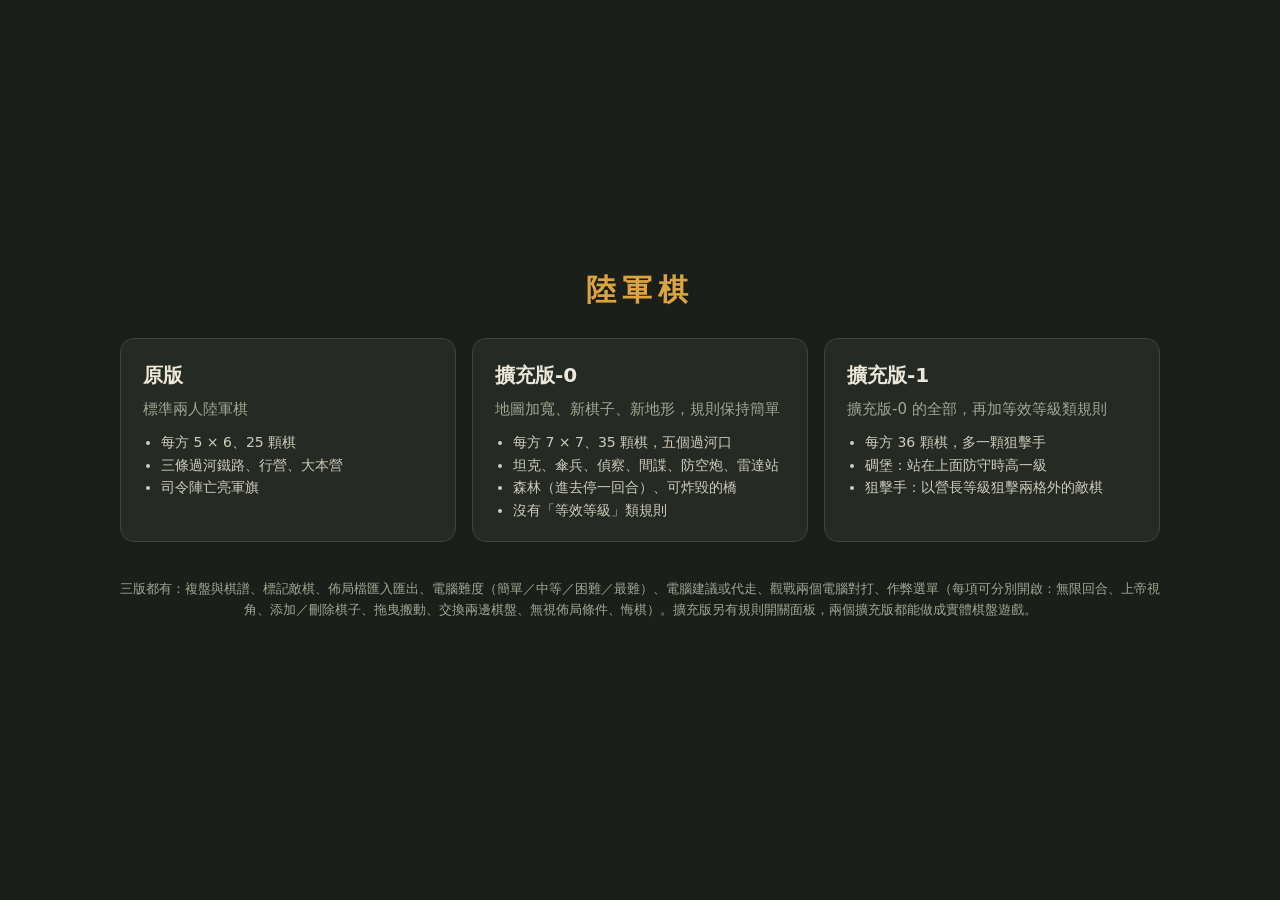
==== index.html @ 8ac9da48 "Initial release: formal three Luzhanqi editions under GPL-3.0" ====
<!DOCTYPE html>
<html lang="zh-Hant">
<head>
  <meta charset="UTF-8">
  <meta name="viewport" content="width=device-width, initial-scale=1">
  <title>陸軍棋</title>
  <style>
    :root { color-scheme: dark; }
    * { box-sizing: border-box; }
    body {
      margin: 0; min-height: 100vh; padding: 32px 20px;
      display: flex; flex-direction: column; align-items: center; justify-content: center; gap: 24px;
      background: #1b1f1a; color: #ece7da;
      font: 15px/1.6 "Microsoft JhengHei", "PingFang TC", "Noto Sans TC", system-ui, sans-serif;
    }
    h1 { margin: 0; font-size: 30px; letter-spacing: .2em; color: #d9a441; }
    .grid { display: grid; gap: 16px; width: min(1040px, 100%); grid-template-columns: repeat(auto-fit, minmax(280px, 1fr)); }
    a.card {
      display: block; color: inherit; text-decoration: none;
      background: #252a24; border: 1px solid #3c463a; border-radius: 14px; padding: 20px 22px;
      transition: border-color .15s, transform .15s;
    }
    a.card:hover { border-color: #d9a441; transform: translateY(-2px); }
    a.card h2 { margin: 0 0 6px; font-size: 20px; }
    a.card p { margin: 0; color: #a2a593; }
    ul { margin: 10px 0 0; padding-left: 18px; color: #cfcbbd; font-size: 14px; }
    .foot { color: #a2a593; font-size: 13px; text-align: center; max-width: 1040px; }
  </style>
</head>
<body>
  <h1>陸軍棋</h1>
  <div class="grid">
    <a class="card" href="原版/index.html">
      <h2>原版</h2>
      <p>標準兩人陸軍棋</p>
      <ul>
        <li>每方 5 × 6、25 顆棋</li>
        <li>三條過河鐵路、行營、大本營</li>
        <li>司令陣亡亮軍旗</li>
      </ul>
    </a>
    <a class="card" href="擴充版-0/index.html">
      <h2>擴充版-0</h2>
      <p>地圖加寬、新棋子、新地形，規則保持簡單</p>
      <ul>
        <li>每方 7 × 7、35 顆棋，五個過河口</li>
        <li>坦克、傘兵、偵察、間諜、防空炮、雷達站</li>
        <li>森林（進去停一回合）、可炸毀的橋</li>
        <li>沒有「等效等級」類規則</li>
      </ul>
    </a>
    <a class="card" href="擴充版-1/index.html">
      <h2>擴充版-1</h2>
      <p>擴充版-0 的全部，再加等效等級類規則</p>
      <ul>
        <li>每方 36 顆棋，多一顆狙擊手</li>
        <li>碉堡：站在上面防守時高一級</li>
        <li>狙擊手：以營長等級狙擊兩格外的敵棋</li>
      </ul>
    </a>
  </div>
  <p class="foot">三版都有：複盤與棋譜、標記敵棋、佈局檔匯入匯出、電腦難度（簡單／中等／困難／最難）、電腦建議或代走、觀戰兩個電腦對打、作弊選單（每項可分別開啟：無限回合、上帝視角、添加／刪除棋子、拖曳搬動、交換兩邊棋盤、無視佈局條件、悔棋）。擴充版另有規則開關面板，兩個擴充版都能做成實體棋盤遊戲。</p>
</body>
</html>
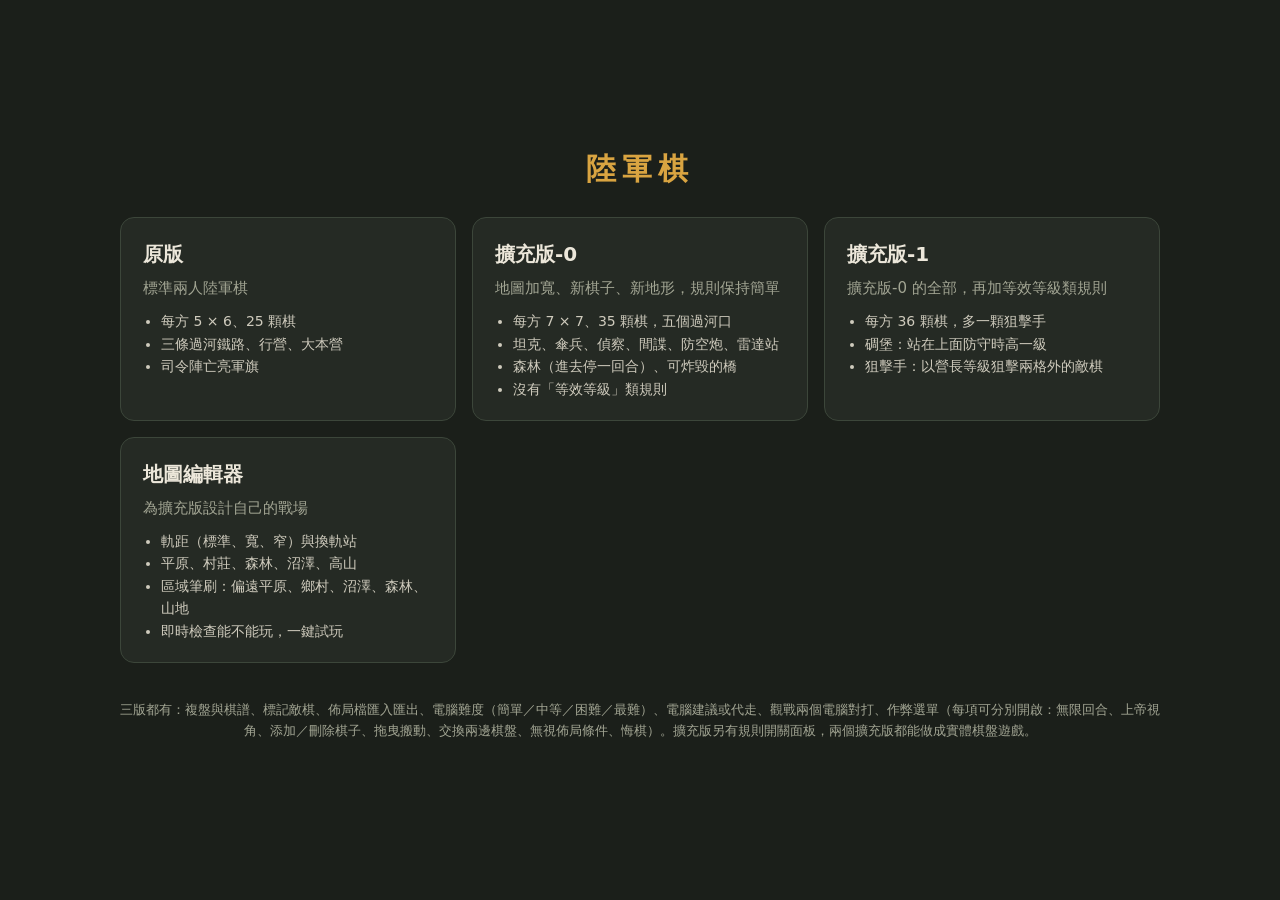
==== commit df0404d0: "Upload latest Luzhanqi: maps, map editor, audio, engine/UI updates. Sync formal playable package fro" ====
--- a/index.html
+++ b/index.html
@@ -58,6 +58,16 @@
         <li>狙擊手：以營長等級狙擊兩格外的敵棋</li>
       </ul>
     </a>
+    <a class="card" href="地圖編輯器/index.html">
+      <h2>地圖編輯器</h2>
+      <p>為擴充版設計自己的戰場</p>
+      <ul>
+        <li>軌距（標準、寬、窄）與換軌站</li>
+        <li>平原、村莊、森林、沼澤、高山</li>
+        <li>區域筆刷：偏遠平原、鄉村、沼澤、森林、山地</li>
+        <li>即時檢查能不能玩，一鍵試玩</li>
+      </ul>
+    </a>
   </div>
   <p class="foot">三版都有：複盤與棋譜、標記敵棋、佈局檔匯入匯出、電腦難度（簡單／中等／困難／最難）、電腦建議或代走、觀戰兩個電腦對打、作弊選單（每項可分別開啟：無限回合、上帝視角、添加／刪除棋子、拖曳搬動、交換兩邊棋盤、無視佈局條件、悔棋）。擴充版另有規則開關面板，兩個擴充版都能做成實體棋盤遊戲。</p>
 </body>
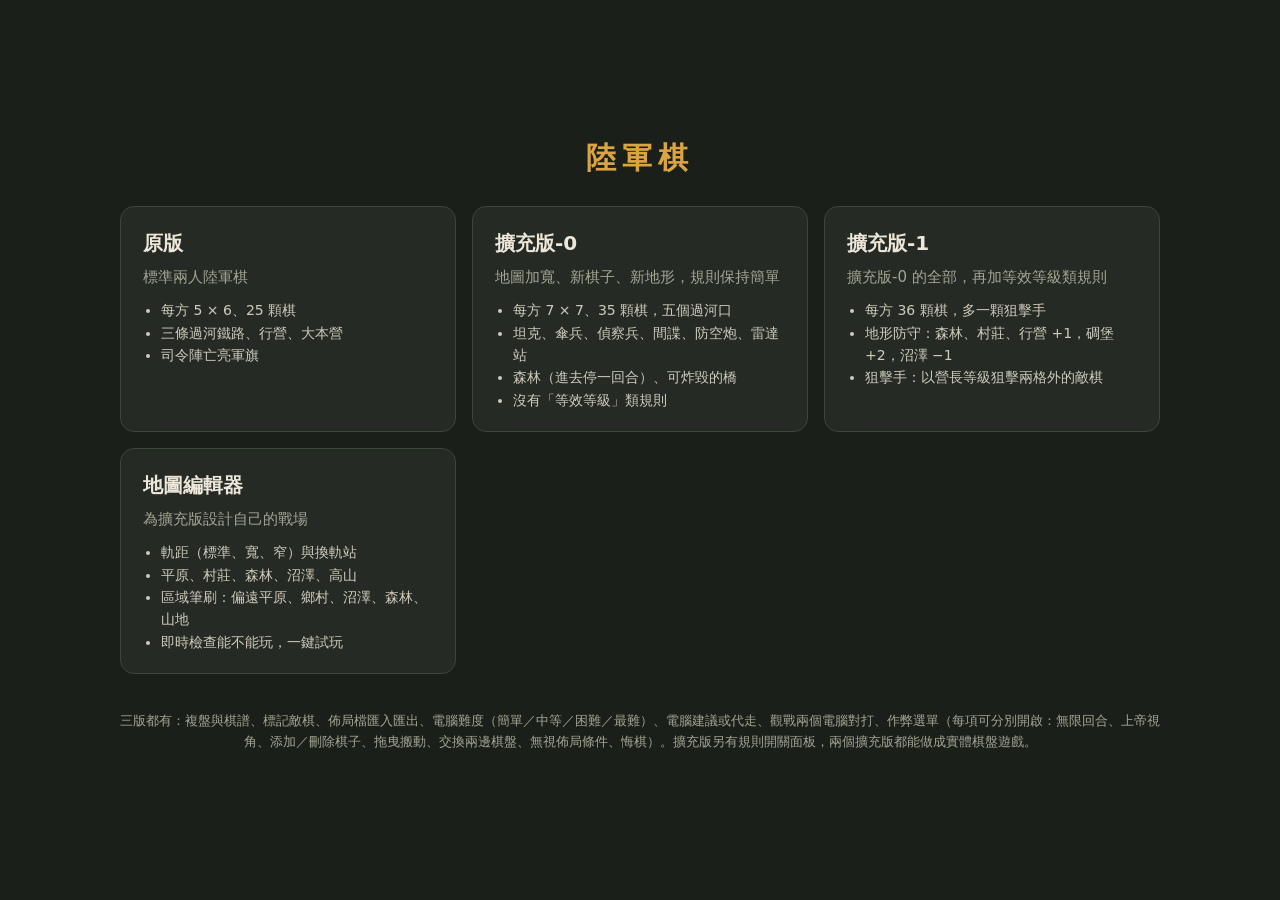
==== commit 1bd56566: "規則說法跟上引擎：首頁、圖例、判和歸零；備份路徑改指 _備份/" ====
--- a/index.html
+++ b/index.html
@@ -44,7 +44,7 @@
       <p>地圖加寬、新棋子、新地形，規則保持簡單</p>
       <ul>
         <li>每方 7 × 7、35 顆棋，五個過河口</li>
-        <li>坦克、傘兵、偵察、間諜、防空炮、雷達站</li>
+        <li>坦克、傘兵、偵察兵、間諜、防空炮、雷達站</li>
         <li>森林（進去停一回合）、可炸毀的橋</li>
         <li>沒有「等效等級」類規則</li>
       </ul>
@@ -54,7 +54,7 @@
       <p>擴充版-0 的全部，再加等效等級類規則</p>
       <ul>
         <li>每方 36 顆棋，多一顆狙擊手</li>
-        <li>碉堡：站在上面防守時高一級</li>
+        <li>地形防守：森林、村莊、行營 +1，碉堡 +2，沼澤 −1</li>
         <li>狙擊手：以營長等級狙擊兩格外的敵棋</li>
       </ul>
     </a>
